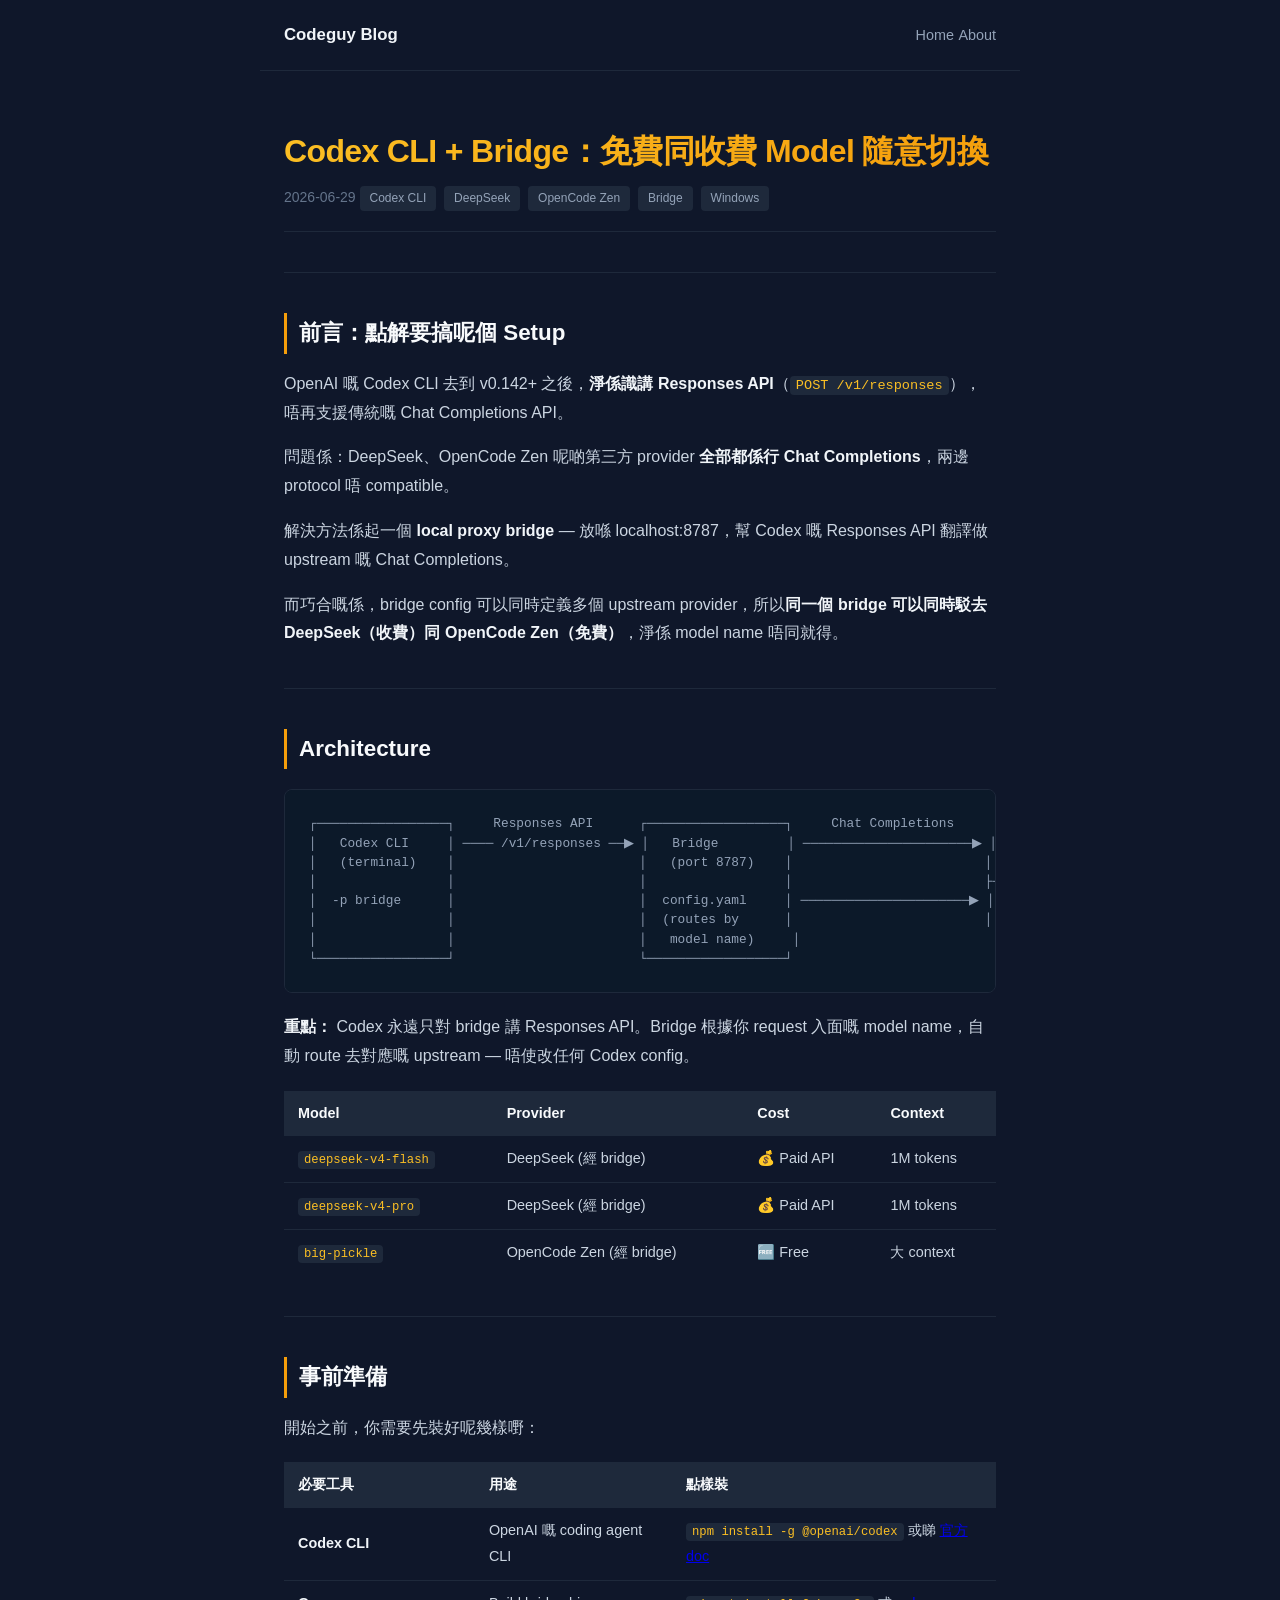
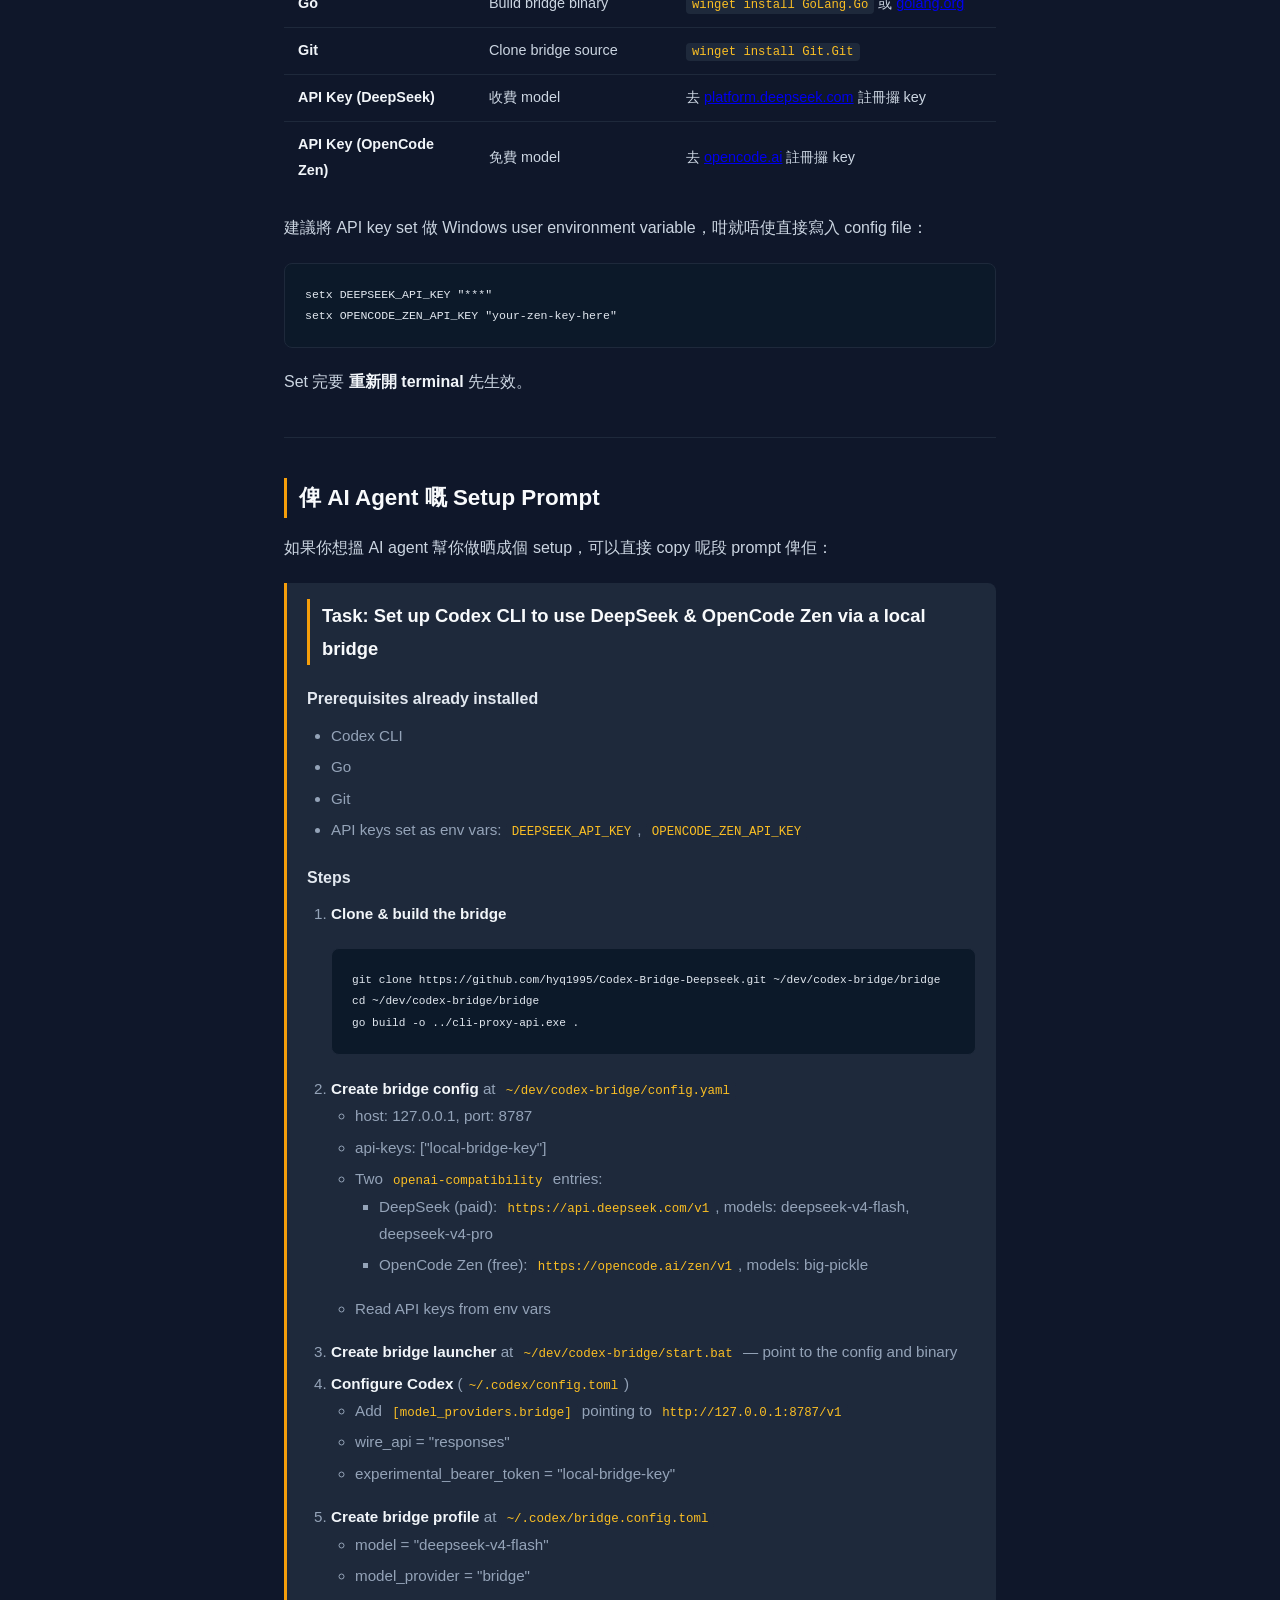
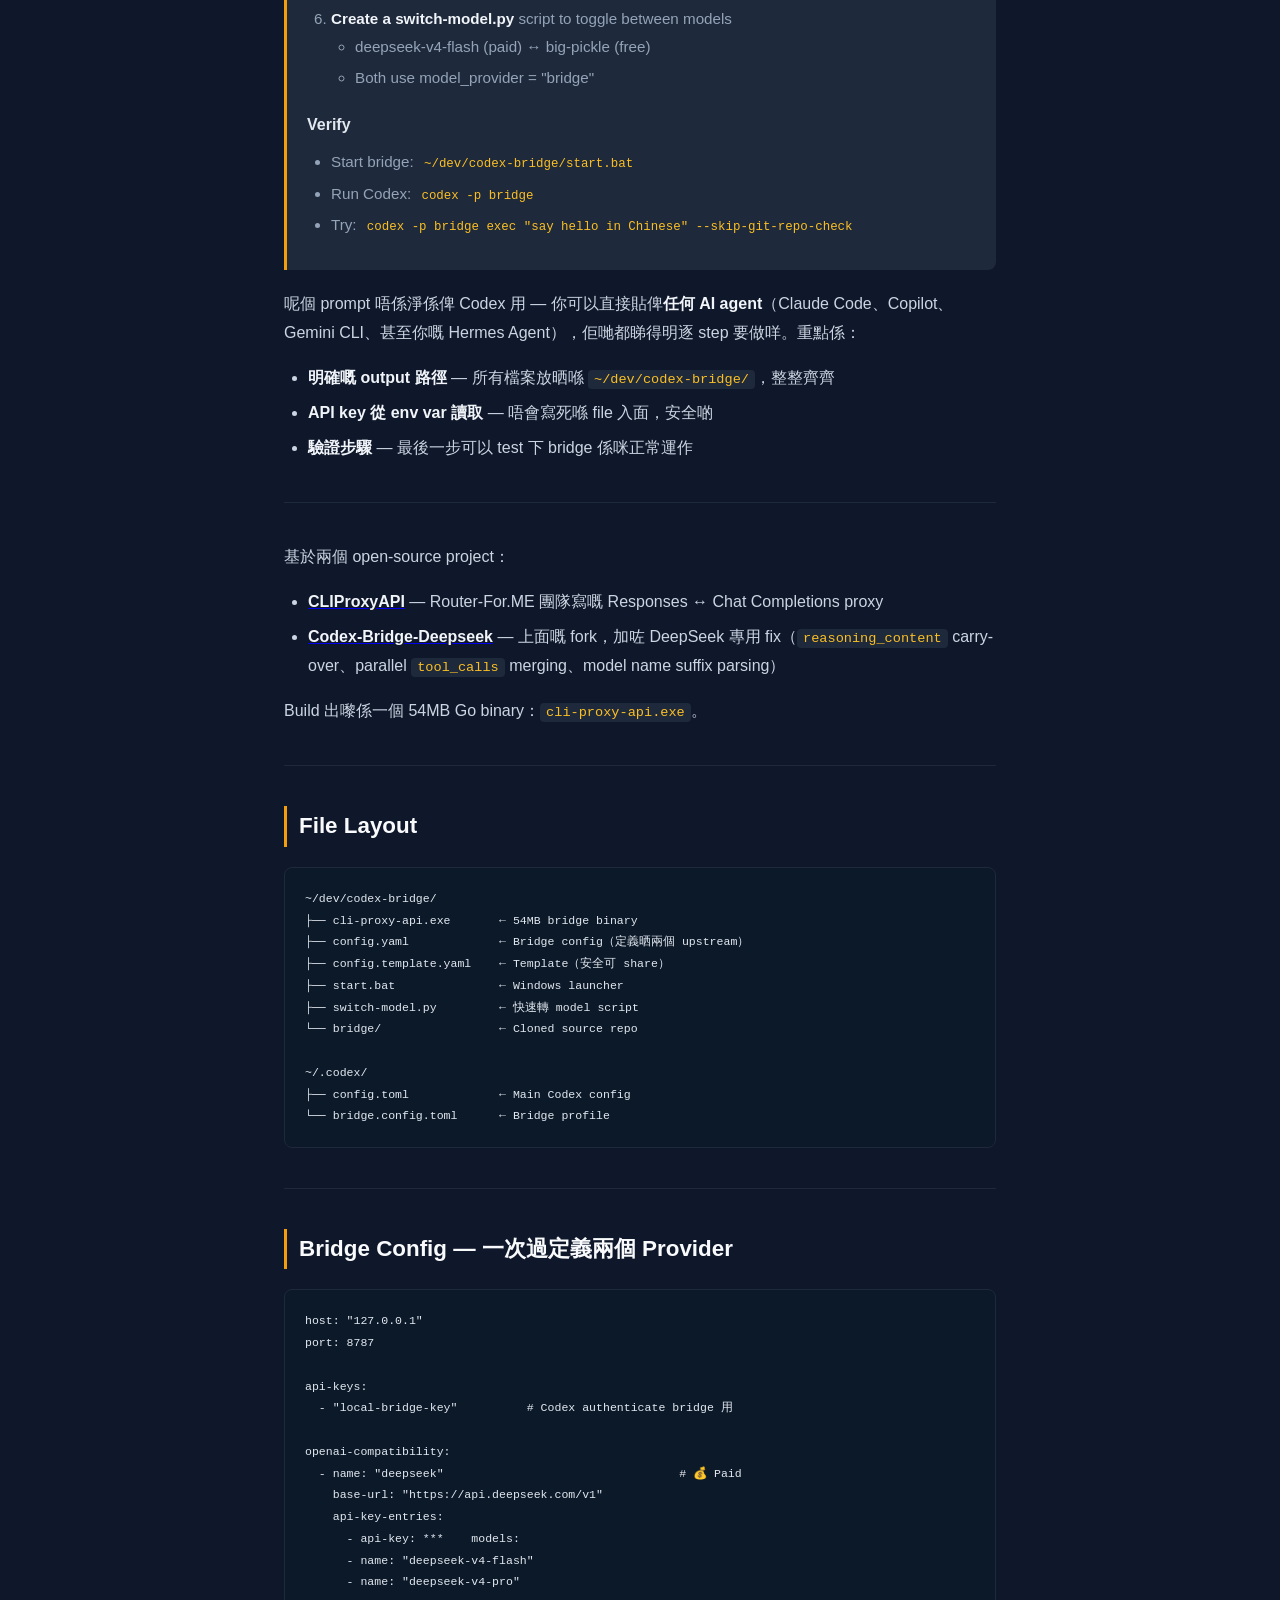
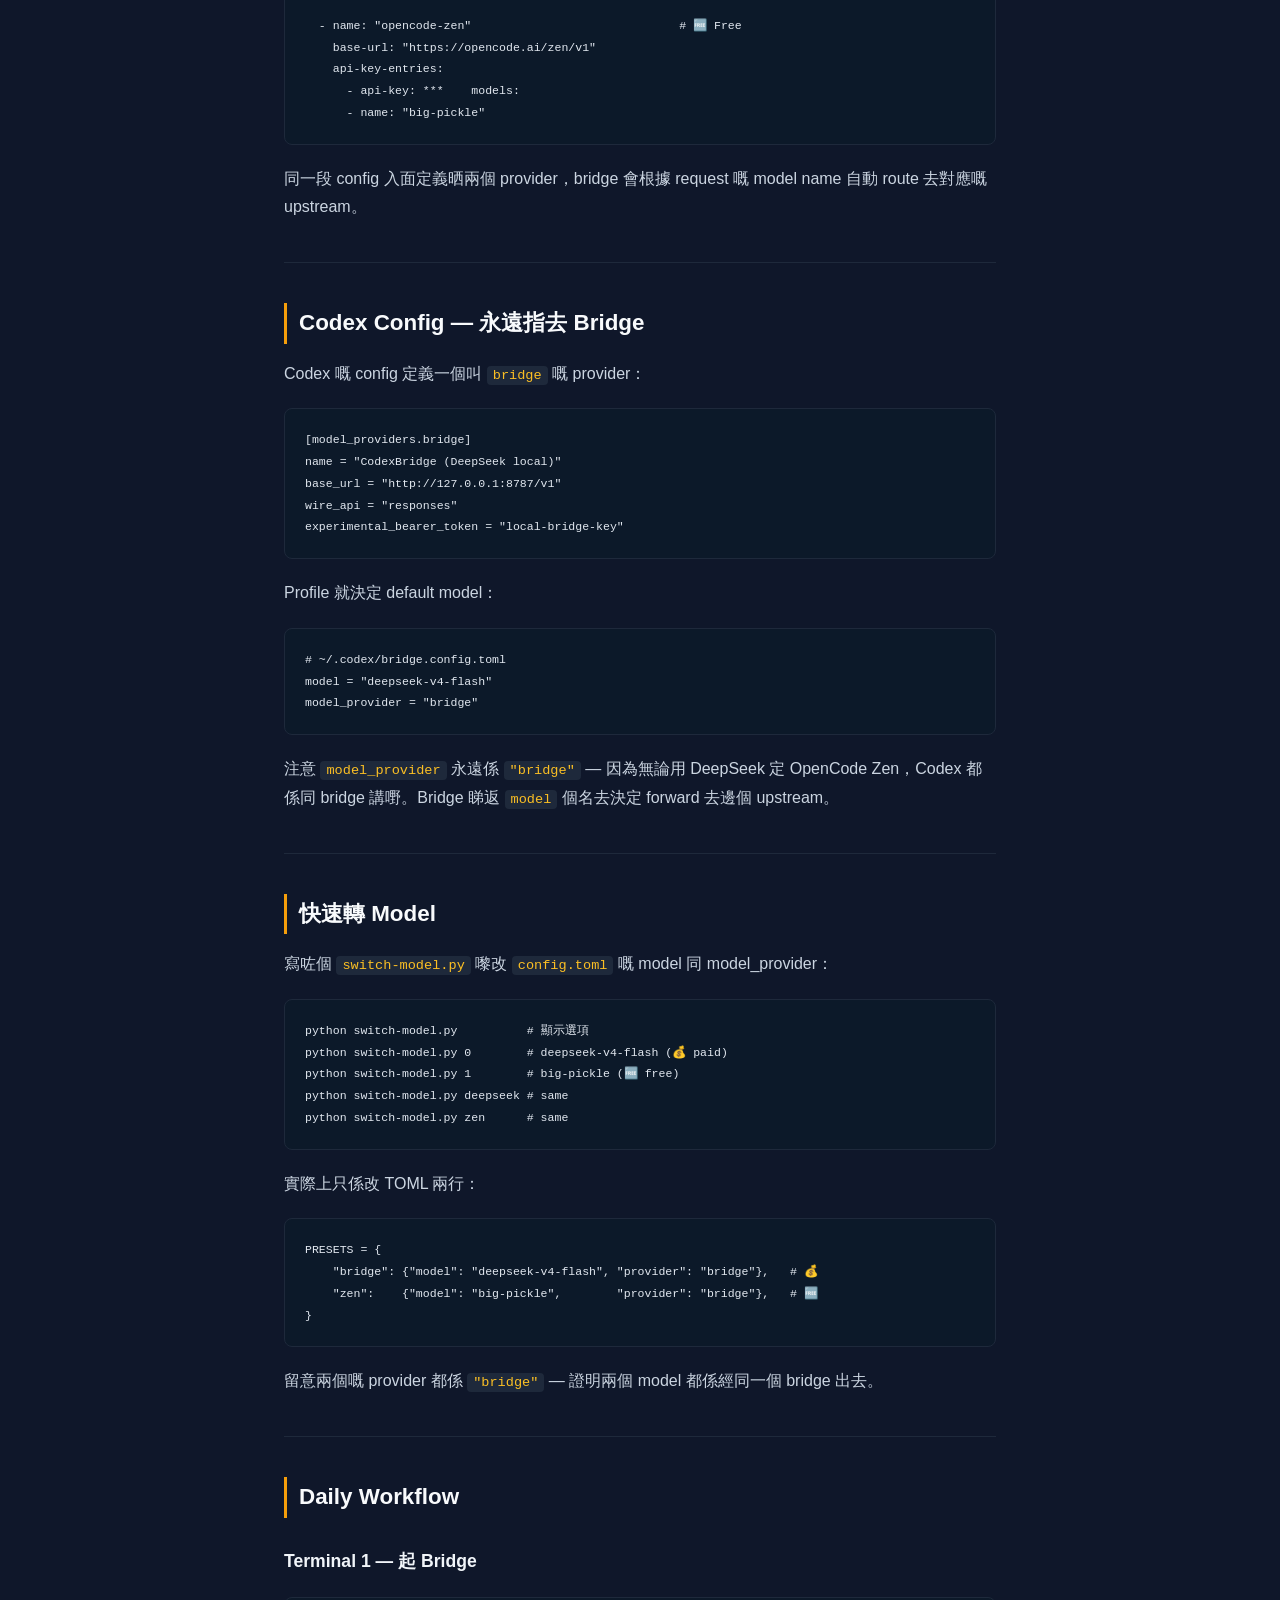
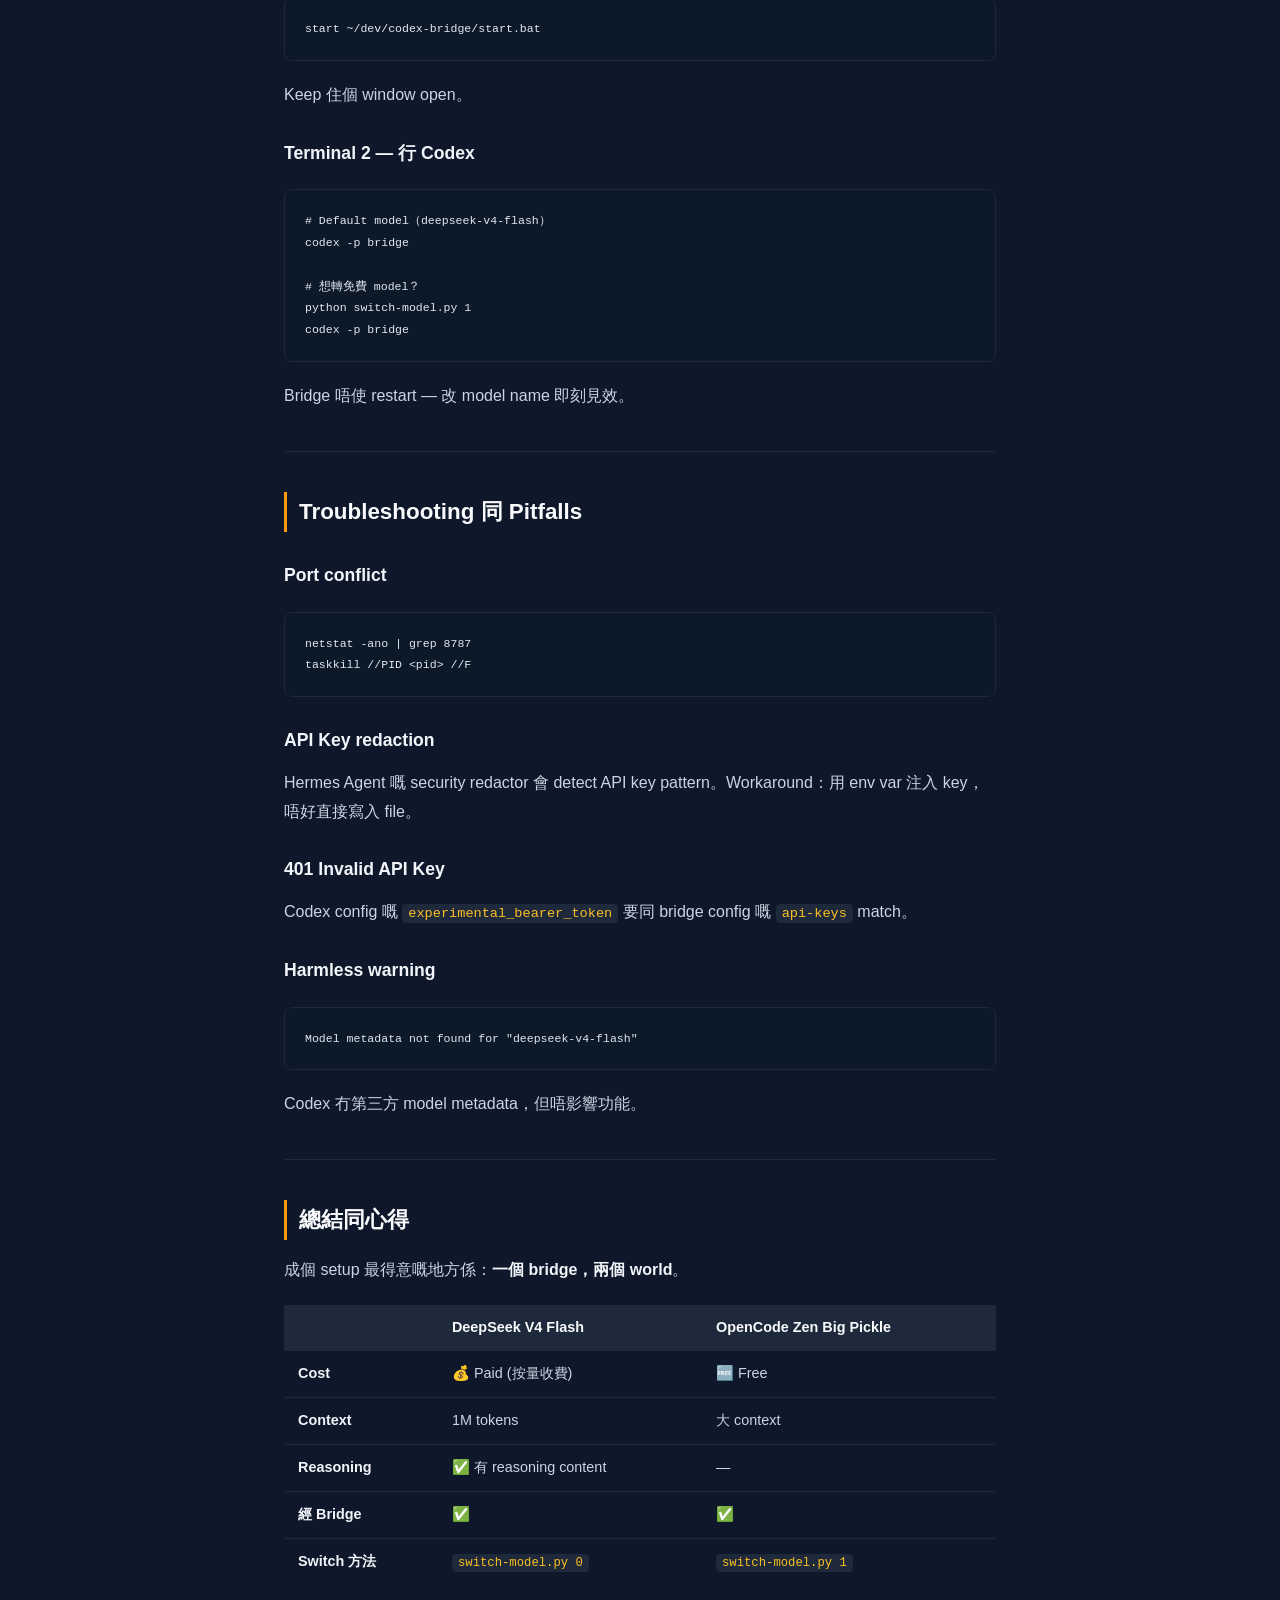
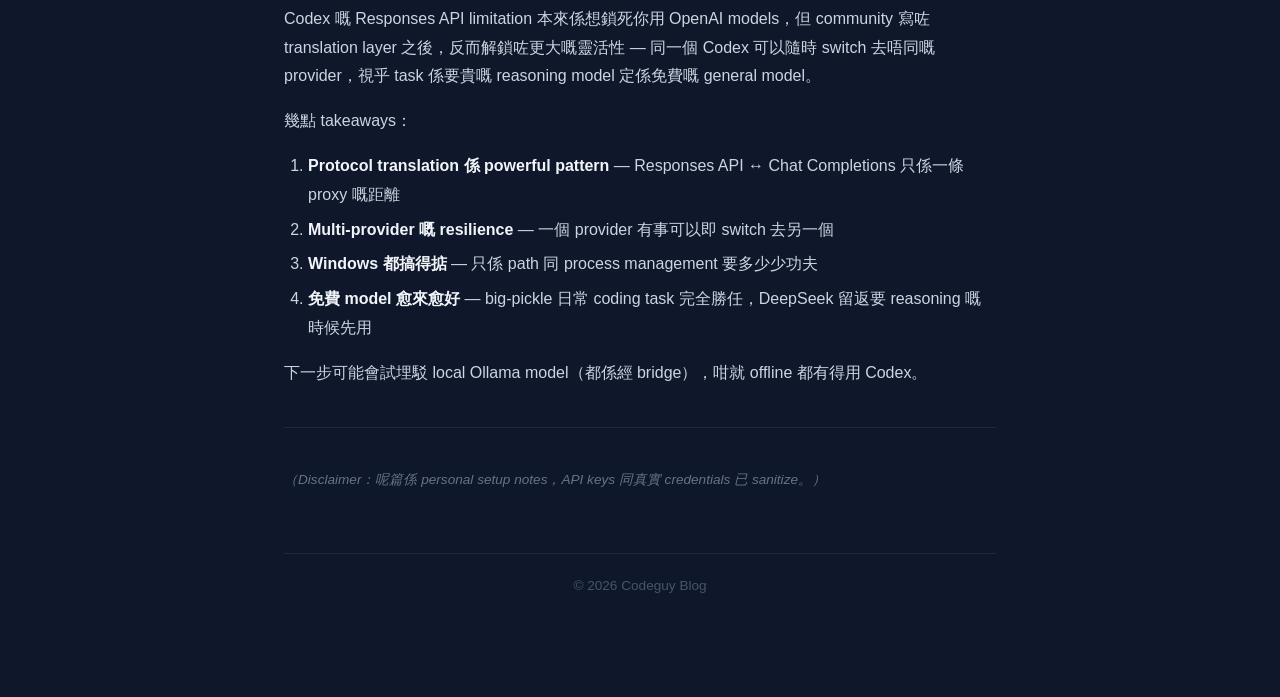
==== posts/codex-bridge-deepseek-setup/index.html @ a1b49d1c "New post: Codex CLI + Bridge - paid/free model switching" ====
<!DOCTYPE html>
<html lang="zh-HK">
<head>
  <meta charset="UTF-8">
  <meta name="viewport" content="width=device-width, initial-scale=1.0">
  <title>Codex CLI + Bridge：免費同收費 Model 隨意切換</title>
  <link rel="stylesheet" href="/assets/style.css">
  <style>
    /* Architecture diagram */
    .arch {
      background: #0c1929;
      border: 1px solid #1e293b;
      border-radius: 8px;
      padding: 24px;
      margin: 20px 0;
      font-family: "JetBrains Mono", "Fira Code", Consolas, monospace;
      font-size: 0.8rem;
      line-height: 1.5;
      color: #94a3b8;
      white-space: pre;
      overflow-x: auto;
    }

    /* Tables */
    table {
      width: 100%;
      border-collapse: collapse;
      margin: 20px 0;
      font-size: 0.9rem;
    }
    th {
      background: #1e293b;
      color: #f8fafc;
      padding: 10px 14px;
      text-align: left;
      font-weight: 600;
    }
    td {
      padding: 10px 14px;
      border-bottom: 1px solid #1e293b;
      color: #cbd5e1;
    }
    tr:last-child td { border-bottom: none; }
    tr:hover td { background: #131c31; }

    /* Setup prompt blockquote has nested content */
    blockquote h2 {
      font-size: 1.15rem;
      margin-top: 0;
    }
    blockquote h3 {
      font-size: 1rem;
      margin: 20px 0 8px;
      color: #e2e8f0;
    }
    blockquote ul, blockquote ol {
      color: #94a3b8;
    }
    blockquote li {
      margin-bottom: 4px;
    }
    blockquote code {
      font-size: 0.82em;
    }
  </style>
</head>
<body>
  <nav class="nav">
    <a href="/" class="nav-brand">Codeguy Blog</a>
    <div>
      <a href="/">Home</a>
      <a href="/about.html">About</a>
    </div>
  </nav>

  <div class="container">

    <h1>Codex CLI + Bridge：免費同收費 Model 隨意切換</h1>

    <div class="meta">
      2026-06-29
      <span class="tag">Codex CLI</span>
      <span class="tag">DeepSeek</span>
      <span class="tag">OpenCode Zen</span>
      <span class="tag">Bridge</span>
      <span class="tag">Windows</span>
    </div>

    <hr>

    <!-- 前言 -->
    <h2>前言：點解要搞呢個 Setup</h2>

    <p>OpenAI 嘅 Codex CLI 去到 v0.142+ 之後，<strong>淨係識講 Responses API</strong>（<code>POST /v1/responses</code>），唔再支援傳統嘅 Chat Completions API。</p>

    <p>問題係：DeepSeek、OpenCode Zen 呢啲第三方 provider <strong>全部都係行 Chat Completions</strong>，兩邊 protocol 唔 compatible。</p>

    <p>解決方法係起一個 <strong>local proxy bridge</strong> — 放喺 localhost:8787，幫 Codex 嘅 Responses API 翻譯做 upstream 嘅 Chat Completions。</p>

    <p>而巧合嘅係，bridge config 可以同時定義多個 upstream provider，所以<strong>同一個 bridge 可以同時駁去 DeepSeek（收費）同 OpenCode Zen（免費）</strong>，淨係 model name 唔同就得。</p>

    <hr>

    <!-- Architecture -->
    <h2>Architecture</h2>

    <div class="arch">┌─────────────────┐     Responses API      ┌──────────────────┐     Chat Completions     ┌──────────────────────┐
│   Codex CLI     │ ──── /v1/responses ──▶ │   Bridge         │ ──────────────────────▶ │  DeepSeek API (💰)  │
│   (terminal)    │                        │   (port 8787)    │                         │  api.deepseek.com   │
│                 │                        │                  │                         ├──────────────────────┤
│  -p bridge      │                        │  config.yaml     │ ──────────────────────▶ │  OpenCode Zen (🆓)  │
│                 │                        │  (routes by      │                         │  opencode.ai/zen    │
│                 │                        │   model name)     │                         └──────────────────────┘
└─────────────────┘                        └──────────────────┘</div>

    <p><strong>重點：</strong> Codex 永遠只對 bridge 講 Responses API。Bridge 根據你 request 入面嘅 model name，自動 route 去對應嘅 upstream — 唔使改任何 Codex config。</p>

    <table>
      <thead>
        <tr><th>Model</th><th>Provider</th><th>Cost</th><th>Context</th></tr>
      </thead>
      <tbody>
        <tr><td><code>deepseek-v4-flash</code></td><td>DeepSeek (經 bridge)</td><td>💰 Paid API</td><td>1M tokens</td></tr>
        <tr><td><code>deepseek-v4-pro</code></td><td>DeepSeek (經 bridge)</td><td>💰 Paid API</td><td>1M tokens</td></tr>
        <tr><td><code>big-pickle</code></td><td>OpenCode Zen (經 bridge)</td><td>🆓 Free</td><td>大 context</td></tr>
      </tbody>
    </table>

    <hr>

    <!-- 事前準備 -->
    <h2>事前準備</h2>

    <p>開始之前，你需要先裝好呢幾樣嘢：</p>

    <table>
      <thead>
        <tr><th>必要工具</th><th>用途</th><th>點樣裝</th></tr>
      </thead>
      <tbody>
        <tr><td><strong>Codex CLI</strong></td><td>OpenAI 嘅 coding agent CLI</td><td><code>npm install -g @openai/codex</code> 或睇 <a href="https://github.com/openai/codex">官方 doc</a></td></tr>
        <tr><td><strong>Go</strong></td><td>Build bridge binary</td><td><code>winget install GoLang.Go</code> 或 <a href="https://go.dev/dl/">golang.org</a></td></tr>
        <tr><td><strong>Git</strong></td><td>Clone bridge source</td><td><code>winget install Git.Git</code></td></tr>
        <tr><td><strong>API Key (DeepSeek)</strong></td><td>收費 model</td><td>去 <a href="https://platform.deepseek.com">platform.deepseek.com</a> 註冊攞 key</td></tr>
        <tr><td><strong>API Key (OpenCode Zen)</strong></td><td>免費 model</td><td>去 <a href="https://opencode.ai">opencode.ai</a> 註冊攞 key</td></tr>
      </tbody>
    </table>

    <p>建議將 API key set 做 Windows user environment variable，咁就唔使直接寫入 config file：</p>

    <pre><code>setx DEEPSEEK_API_KEY "***"
setx OPENCODE_ZEN_API_KEY "your-zen-key-here"</code></pre>

    <p>Set 完要 <strong>重新開 terminal</strong> 先生效。</p>

    <hr>

    <!-- 俾 AI Agent 嘅 Setup Prompt -->
    <h2>俾 AI Agent 嘅 Setup Prompt</h2>

    <p>如果你想搵 AI agent 幫你做晒成個 setup，可以直接 copy 呢段 prompt 俾佢：</p>

    <blockquote>
      <h2>Task: Set up Codex CLI to use DeepSeek &amp; OpenCode Zen via a local bridge</h2>

      <h3>Prerequisites already installed</h3>
      <ul>
        <li>Codex CLI</li>
        <li>Go</li>
        <li>Git</li>
        <li>API keys set as env vars: <code>DEEPSEEK_API_KEY</code>, <code>OPENCODE_ZEN_API_KEY</code></li>
      </ul>

      <h3>Steps</h3>
      <ol>
        <li><strong>Clone &amp; build the bridge</strong>
          <pre><code>git clone https://github.com/hyq1995/Codex-Bridge-Deepseek.git ~/dev/codex-bridge/bridge
cd ~/dev/codex-bridge/bridge
go build -o ../cli-proxy-api.exe .</code></pre>
        </li>
        <li><strong>Create bridge config</strong> at <code>~/dev/codex-bridge/config.yaml</code>
          <ul>
            <li>host: 127.0.0.1, port: 8787</li>
            <li>api-keys: ["local-bridge-key"]</li>
            <li>Two <code>openai-compatibility</code> entries:
              <ul>
                <li>DeepSeek (paid): <code>https://api.deepseek.com/v1</code>, models: deepseek-v4-flash, deepseek-v4-pro</li>
                <li>OpenCode Zen (free): <code>https://opencode.ai/zen/v1</code>, models: big-pickle</li>
              </ul>
            </li>
            <li>Read API keys from env vars</li>
          </ul>
        </li>
        <li><strong>Create bridge launcher</strong> at <code>~/dev/codex-bridge/start.bat</code> — point to the config and binary</li>
        <li><strong>Configure Codex</strong> (<code>~/.codex/config.toml</code>)
          <ul>
            <li>Add <code>[model_providers.bridge]</code> pointing to <code>http://127.0.0.1:8787/v1</code></li>
            <li>wire_api = "responses"</li>
            <li>experimental_bearer_token = "local-bridge-key"</li>
          </ul>
        </li>
        <li><strong>Create bridge profile</strong> at <code>~/.codex/bridge.config.toml</code>
          <ul>
            <li>model = "deepseek-v4-flash"</li>
            <li>model_provider = "bridge"</li>
          </ul>
        </li>
        <li><strong>Create a switch-model.py</strong> script to toggle between models
          <ul>
            <li>deepseek-v4-flash (paid) ↔ big-pickle (free)</li>
            <li>Both use model_provider = "bridge"</li>
          </ul>
        </li>
      </ol>

      <h3>Verify</h3>
      <ul>
        <li>Start bridge: <code>~/dev/codex-bridge/start.bat</code></li>
        <li>Run Codex: <code>codex -p bridge</code></li>
        <li>Try: <code>codex -p bridge exec "say hello in Chinese" --skip-git-repo-check</code></li>
      </ul>
    </blockquote>

    <p>呢個 prompt 唔係淨係俾 Codex 用 — 你可以直接貼俾<strong>任何 AI agent</strong>（Claude Code、Copilot、Gemini CLI、甚至你嘅 Hermes Agent），佢哋都睇得明逐 step 要做咩。重點係：</p>

    <ul>
      <li><strong>明確嘅 output 路徑</strong> — 所有檔案放晒喺 <code>~/dev/codex-bridge/</code>，整整齊齊</li>
      <li><strong>API key 從 env var 讀取</strong> — 唔會寫死喺 file 入面，安全啲</li>
      <li><strong>驗證步驟</strong> — 最後一步可以 test 下 bridge 係咪正常運作</li>
    </ul>

    <hr>

    <!-- 個 Bridge 係咩 -->
    <p>基於兩個 open-source project：</p>

    <ul>
      <li><a href="https://github.com/router-for-me/CLIProxyAPI"><strong>CLIProxyAPI</strong></a> — Router-For.ME 團隊寫嘅 Responses ↔ Chat Completions proxy</li>
      <li><a href="https://github.com/hyq1995/Codex-Bridge-Deepseek"><strong>Codex-Bridge-Deepseek</strong></a> — 上面嘅 fork，加咗 DeepSeek 專用 fix（<code>reasoning_content</code> carry-over、parallel <code>tool_calls</code> merging、model name suffix parsing）</li>
    </ul>

    <p>Build 出嚟係一個 54MB Go binary：<code>cli-proxy-api.exe</code>。</p>

    <hr>

    <!-- File Layout -->
    <h2>File Layout</h2>

    <pre><code>~/dev/codex-bridge/
├── cli-proxy-api.exe       ← 54MB bridge binary
├── config.yaml             ← Bridge config（定義晒兩個 upstream）
├── config.template.yaml    ← Template（安全可 share）
├── start.bat               ← Windows launcher
├── switch-model.py         ← 快速轉 model script
└── bridge/                 ← Cloned source repo

~/.codex/
├── config.toml             ← Main Codex config
└── bridge.config.toml      ← Bridge profile</code></pre>

    <hr>

    <!-- Bridge Config -->
    <h2>Bridge Config — 一次過定義兩個 Provider</h2>

    <pre><code>host: "127.0.0.1"
port: 8787

api-keys:
  - "local-bridge-key"          # Codex authenticate bridge 用

openai-compatibility:
  - name: "deepseek"                                  # 💰 Paid
    base-url: "https://api.deepseek.com/v1"
    api-key-entries:
      - api-key: ***    models:
      - name: "deepseek-v4-flash"
      - name: "deepseek-v4-pro"

  - name: "opencode-zen"                              # 🆓 Free
    base-url: "https://opencode.ai/zen/v1"
    api-key-entries:
      - api-key: ***    models:
      - name: "big-pickle"</code></pre>

    <p>同一段 config 入面定義晒兩個 provider，bridge 會根據 request 嘅 model name 自動 route 去對應嘅 upstream。</p>

    <hr>

    <!-- Codex Config -->
    <h2>Codex Config — 永遠指去 Bridge</h2>

    <p>Codex 嘅 config 定義一個叫 <code>bridge</code> 嘅 provider：</p>

    <pre><code>[model_providers.bridge]
name = "CodexBridge (DeepSeek local)"
base_url = "http://127.0.0.1:8787/v1"
wire_api = "responses"
experimental_bearer_token = "local-bridge-key"</code></pre>

    <p>Profile 就決定 default model：</p>

    <pre><code># ~/.codex/bridge.config.toml
model = "deepseek-v4-flash"
model_provider = "bridge"</code></pre>

    <p>注意 <code>model_provider</code> 永遠係 <code>"bridge"</code> — 因為無論用 DeepSeek 定 OpenCode Zen，Codex 都係同 bridge 講嘢。Bridge 睇返 <code>model</code> 個名去決定 forward 去邊個 upstream。</p>

    <hr>

    <!-- 快速轉 Model -->
    <h2>快速轉 Model</h2>

    <p>寫咗個 <code>switch-model.py</code> 嚟改 <code>config.toml</code> 嘅 model 同 model_provider：</p>

    <pre><code>python switch-model.py          # 顯示選項
python switch-model.py 0        # deepseek-v4-flash (💰 paid)
python switch-model.py 1        # big-pickle (🆓 free)
python switch-model.py deepseek # same
python switch-model.py zen      # same</code></pre>

    <p>實際上只係改 TOML 兩行：</p>

    <pre><code>PRESETS = {
    "bridge": {"model": "deepseek-v4-flash", "provider": "bridge"},   # 💰
    "zen":    {"model": "big-pickle",        "provider": "bridge"},   # 🆓
}</code></pre>

    <p>留意兩個嘅 provider 都係 <code>"bridge"</code> — 證明兩個 model 都係經同一個 bridge 出去。</p>

    <hr>

    <!-- Daily Workflow -->
    <h2>Daily Workflow</h2>

    <h3>Terminal 1 — 起 Bridge</h3>
    <pre><code>start ~/dev/codex-bridge/start.bat</code></pre>
    <p>Keep 住個 window open。</p>

    <h3>Terminal 2 — 行 Codex</h3>
    <pre><code># Default model（deepseek-v4-flash）
codex -p bridge

# 想轉免費 model？
python switch-model.py 1
codex -p bridge</code></pre>

    <p>Bridge 唔使 restart — 改 model name 即刻見效。</p>

    <hr>

    <!-- Troubleshooting -->
    <h2>Troubleshooting 同 Pitfalls</h2>

    <h3>Port conflict</h3>
    <pre><code>netstat -ano | grep 8787
taskkill //PID &lt;pid&gt; //F</code></pre>

    <h3>API Key redaction</h3>
    <p>Hermes Agent 嘅 security redactor 會 detect API key pattern。Workaround：用 env var 注入 key，唔好直接寫入 file。</p>

    <h3>401 Invalid API Key</h3>
    <p>Codex config 嘅 <code>experimental_bearer_token</code> 要同 bridge config 嘅 <code>api-keys</code> match。</p>

    <h3>Harmless warning</h3>
    <pre><code>Model metadata not found for "deepseek-v4-flash"</code></pre>
    <p>Codex 冇第三方 model metadata，但唔影響功能。</p>

    <hr>

    <!-- 總結 -->
    <h2>總結同心得</h2>

    <p>成個 setup 最得意嘅地方係：<strong>一個 bridge，兩個 world</strong>。</p>

    <table>
      <thead>
        <tr><th></th><th>DeepSeek V4 Flash</th><th>OpenCode Zen Big Pickle</th></tr>
      </thead>
      <tbody>
        <tr><td><strong>Cost</strong></td><td>💰 Paid (按量收費)</td><td>🆓 Free</td></tr>
        <tr><td><strong>Context</strong></td><td>1M tokens</td><td>大 context</td></tr>
        <tr><td><strong>Reasoning</strong></td><td>✅ 有 reasoning content</td><td>—</td></tr>
        <tr><td><strong>經 Bridge</strong></td><td>✅</td><td>✅</td></tr>
        <tr><td><strong>Switch 方法</strong></td><td><code>switch-model.py 0</code></td><td><code>switch-model.py 1</code></td></tr>
      </tbody>
    </table>

    <p>Codex 嘅 Responses API limitation 本來係想鎖死你用 OpenAI models，但 community 寫咗 translation layer 之後，反而解鎖咗更大嘅靈活性 — 同一個 Codex 可以隨時 switch 去唔同嘅 provider，視乎 task 係要貴嘅 reasoning model 定係免費嘅 general model。</p>

    <p>幾點 takeaways：</p>

    <ol>
      <li><strong>Protocol translation 係 powerful pattern</strong> — Responses API ↔ Chat Completions 只係一條 proxy 嘅距離</li>
      <li><strong>Multi-provider 嘅 resilience</strong> — 一個 provider 有事可以即 switch 去另一個</li>
      <li><strong>Windows 都搞得掂</strong> — 只係 path 同 process management 要多少少功夫</li>
      <li><strong>免費 model 愈來愈好</strong> — big-pickle 日常 coding task 完全勝任，DeepSeek 留返要 reasoning 嘅時候先用</li>
    </ol>

    <p>下一步可能會試埋駁 local Ollama model（都係經 bridge），咁就 offline 都有得用 Codex。</p>

    <hr>

    <p style="color: #64748b; font-size: 0.85rem; font-style: italic;">（Disclaimer：呢篇係 personal setup notes，API keys 同真實 credentials 已 sanitize。）</p>

    <div class="footer">
      &copy; 2026 Codeguy Blog
    </div>
  </div>
</body>
</html>
---- assets/style.css ----
/* ===================================
   Andy's Blog — Shared Dark Theme
   =================================== */

*, *::before, *::after { box-sizing: border-box; margin: 0; padding: 0; }

body {
  font-family: -apple-system, BlinkMacSystemFont, "Segoe UI", Roboto,
    "Noto Sans TC", "PingFang HK", "Microsoft JhengHei", sans-serif;
  background: #0f172a;
  color: #e2e8f0;
  line-height: 1.8;
}

.container {
  max-width: 760px;
  margin: 0 auto;
  padding: 60px 24px 100px;
}

/* ---- Nav ---- */
.nav {
  display: flex;
  justify-content: space-between;
  align-items: center;
  padding: 20px 24px;
  max-width: 760px;
  margin: 0 auto;
  border-bottom: 1px solid #1e293b;
}

.nav a {
  color: #94a3b8;
  text-decoration: none;
  font-size: 0.9rem;
  transition: color .2s;
}

.nav a:hover { color: #fbbf24; }

.nav-brand {
  font-weight: 700;
  color: #f1f5f9 !important;
  font-size: 1.05rem !important;
}

/* ---- Typography ---- */
h1 {
  font-size: 2rem;
  font-weight: 700;
  letter-spacing: -0.02em;
  line-height: 1.3;
  margin-bottom: 12px;
  background: linear-gradient(135deg, #fbbf24, #f59e0b);
  -webkit-background-clip: text;
  -webkit-text-fill-color: transparent;
  background-clip: text;
}

h2 {
  font-size: 1.4rem;
  font-weight: 600;
  margin: 40px 0 16px;
  color: #f8fafc;
  padding-left: 12px;
  border-left: 3px solid #f59e0b;
}

h3 {
  font-size: 1.1rem;
  font-weight: 600;
  margin: 28px 0 12px;
  color: #f1f5f9;
}

p { margin: 0 0 16px; color: #cbd5e1; }
strong { color: #f1f5f9; }

code {
  background: #1e293b;
  color: #fbbf24;
  padding: 2px 6px;
  border-radius: 4px;
  font-family: "JetBrains Mono", "Fira Code", Consolas, monospace;
  font-size: 0.85em;
}

pre {
  background: #0c1929;
  border: 1px solid #1e293b;
  border-radius: 8px;
  padding: 20px;
  overflow-x: auto;
  margin: 20px 0;
  font-size: 0.85rem;
  line-height: 1.6;
}

pre code {
  background: none;
  padding: 0;
  color: #e2e8f0;
}

hr {
  border: none;
  border-top: 1px solid #1e293b;
  margin: 40px 0;
}

blockquote {
  background: #1e293b;
  border-left: 3px solid #f59e0b;
  padding: 16px 20px;
  margin: 20px 0;
  border-radius: 0 8px 8px 0;
  color: #94a3b8;
  font-size: 0.95rem;
}

ul, ol { margin: 0 0 16px 24px; color: #cbd5e1; }
li { margin-bottom: 6px; }

/* ---- Meta / tags ---- */
.meta {
  color: #64748b;
  font-size: 0.875rem;
  margin-bottom: 40px;
  padding-bottom: 20px;
  border-bottom: 1px solid #1e293b;
}

.tag {
  display: inline-block;
  background: #1e293b;
  color: #94a3b8;
  padding: 2px 10px;
  border-radius: 4px;
  font-size: 0.75rem;
  margin-right: 4px;
}

/* ---- Post listing (index) ---- */
.post-list { list-style: none; margin: 0; }

.post-item {
  padding: 24px 0;
  border-bottom: 1px solid #1e293b;
}

.post-item:last-child { border-bottom: none; }

.post-item a {
  color: #f1f5f9;
  text-decoration: none;
  font-size: 1.15rem;
  font-weight: 600;
  transition: color .2s;
}

.post-item a:hover { color: #fbbf24; }

.post-item .excerpt {
  color: #64748b;
  font-size: 0.9rem;
  margin-top: 6px;
}

.post-item .date {
  color: #475569;
  font-size: 0.8rem;
}

/* ---- Footer ---- */
.footer {
  margin-top: 60px;
  padding-top: 20px;
  border-top: 1px solid #1e293b;
  text-align: center;
  color: #475569;
  font-size: 0.85rem;
}

.footer a { color: #64748b; text-decoration: none; }
.footer a:hover { color: #fbbf24; }

/* ---- Responsive ---- */
@media (max-width: 600px) {
  .container { padding: 32px 16px 60px; }
  h1 { font-size: 1.5rem; }
  h2 { font-size: 1.15rem; }
}
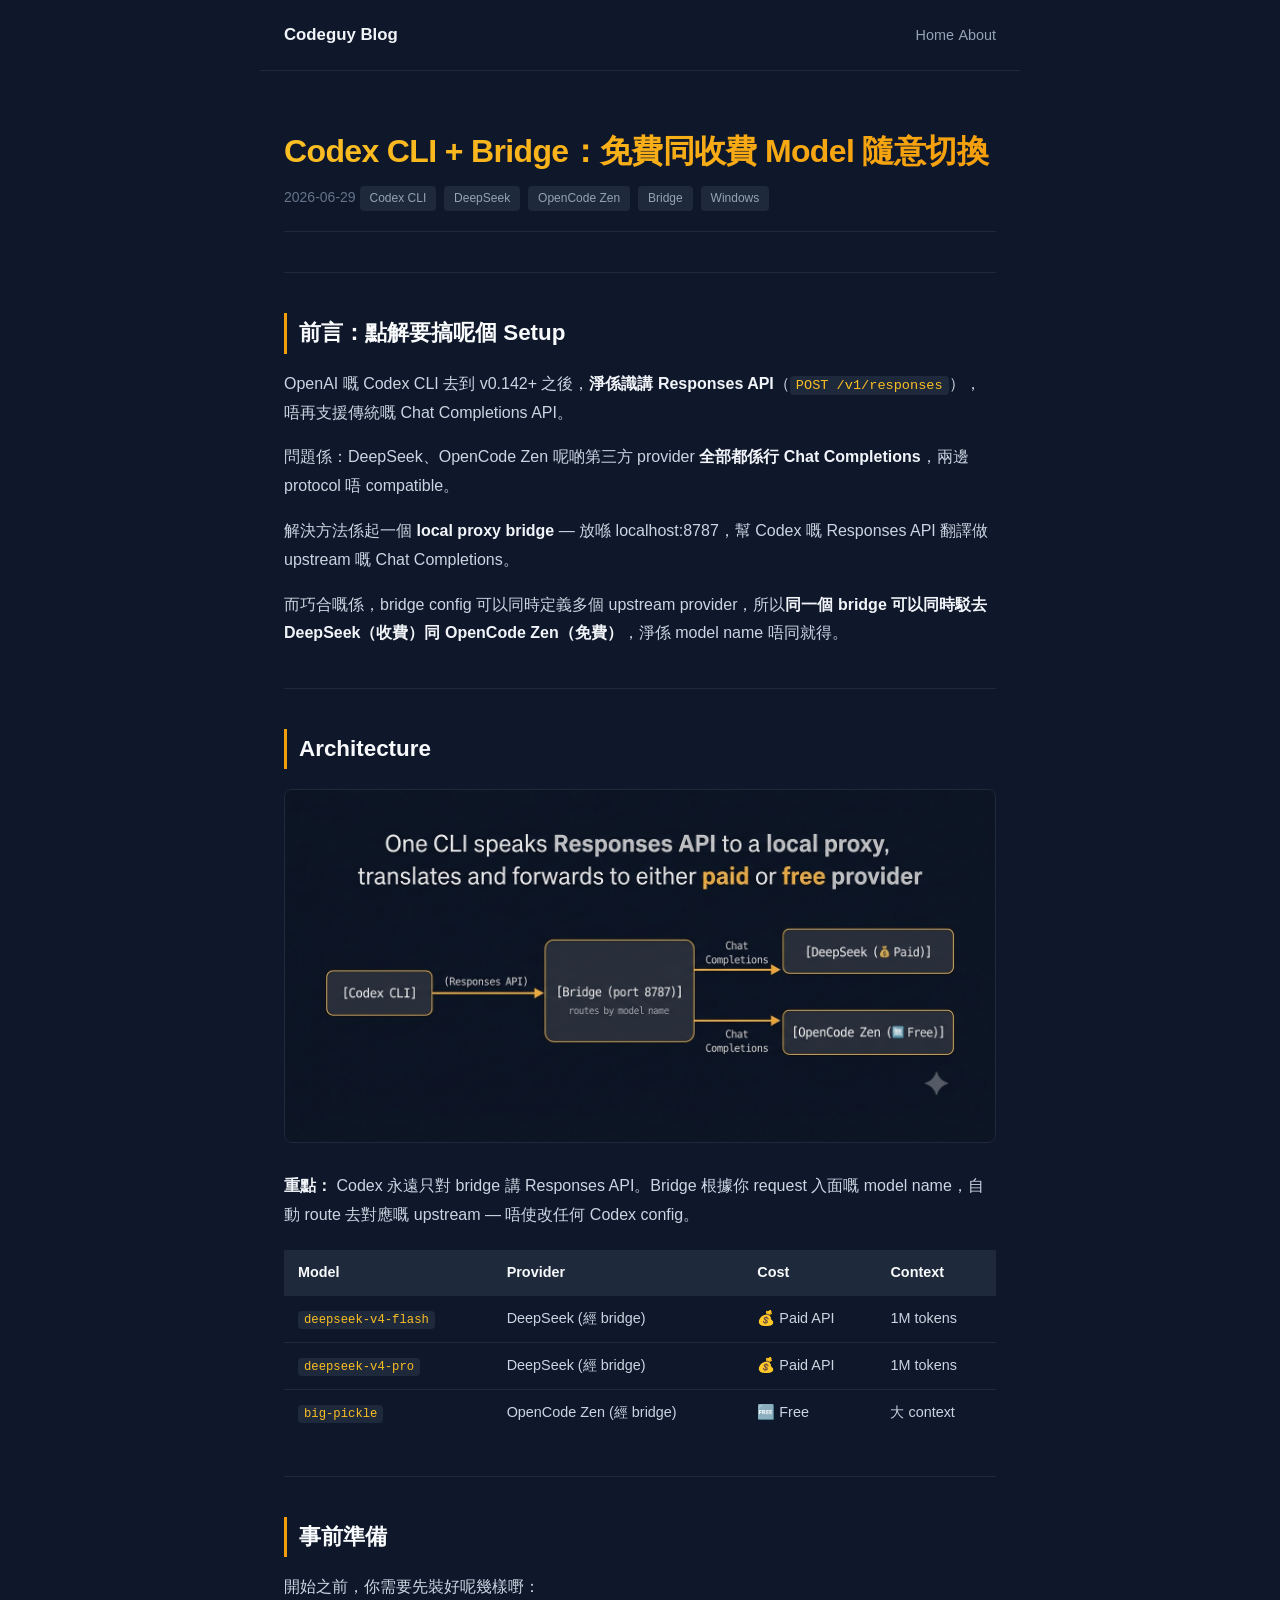
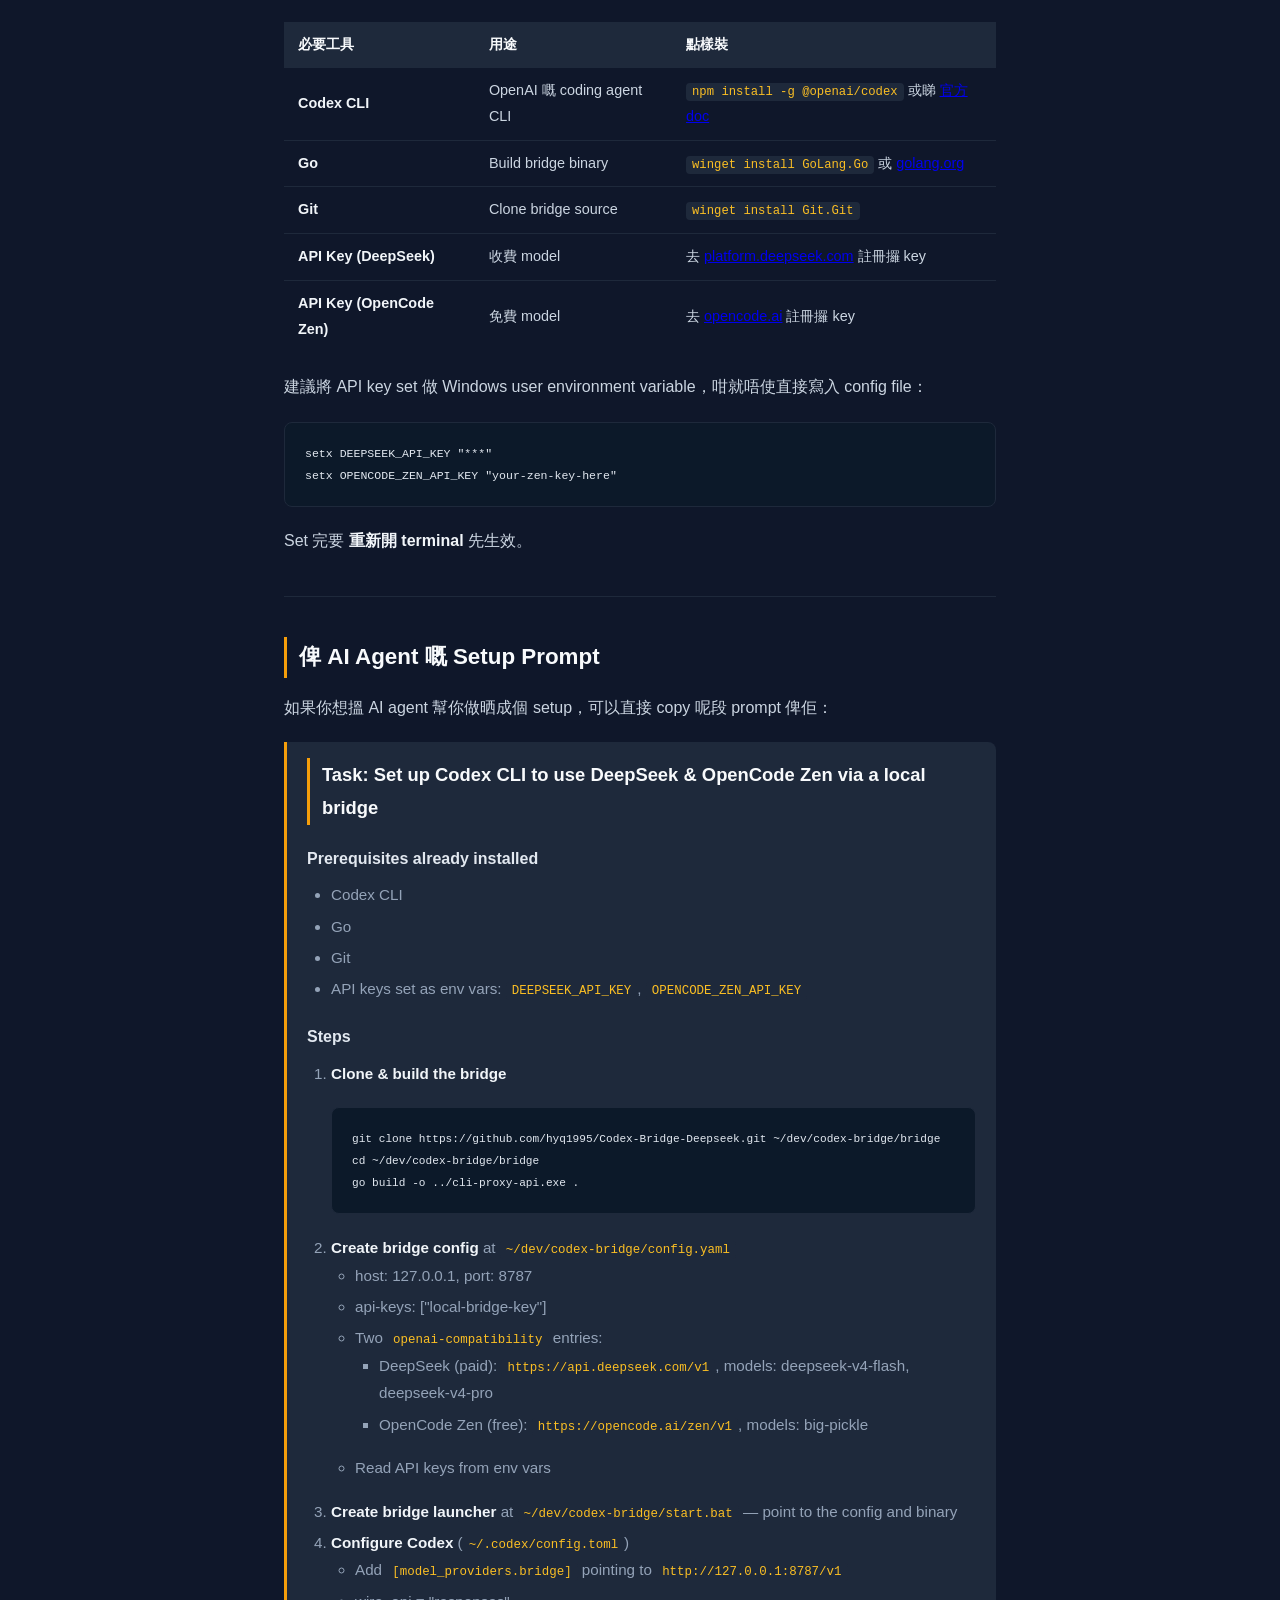
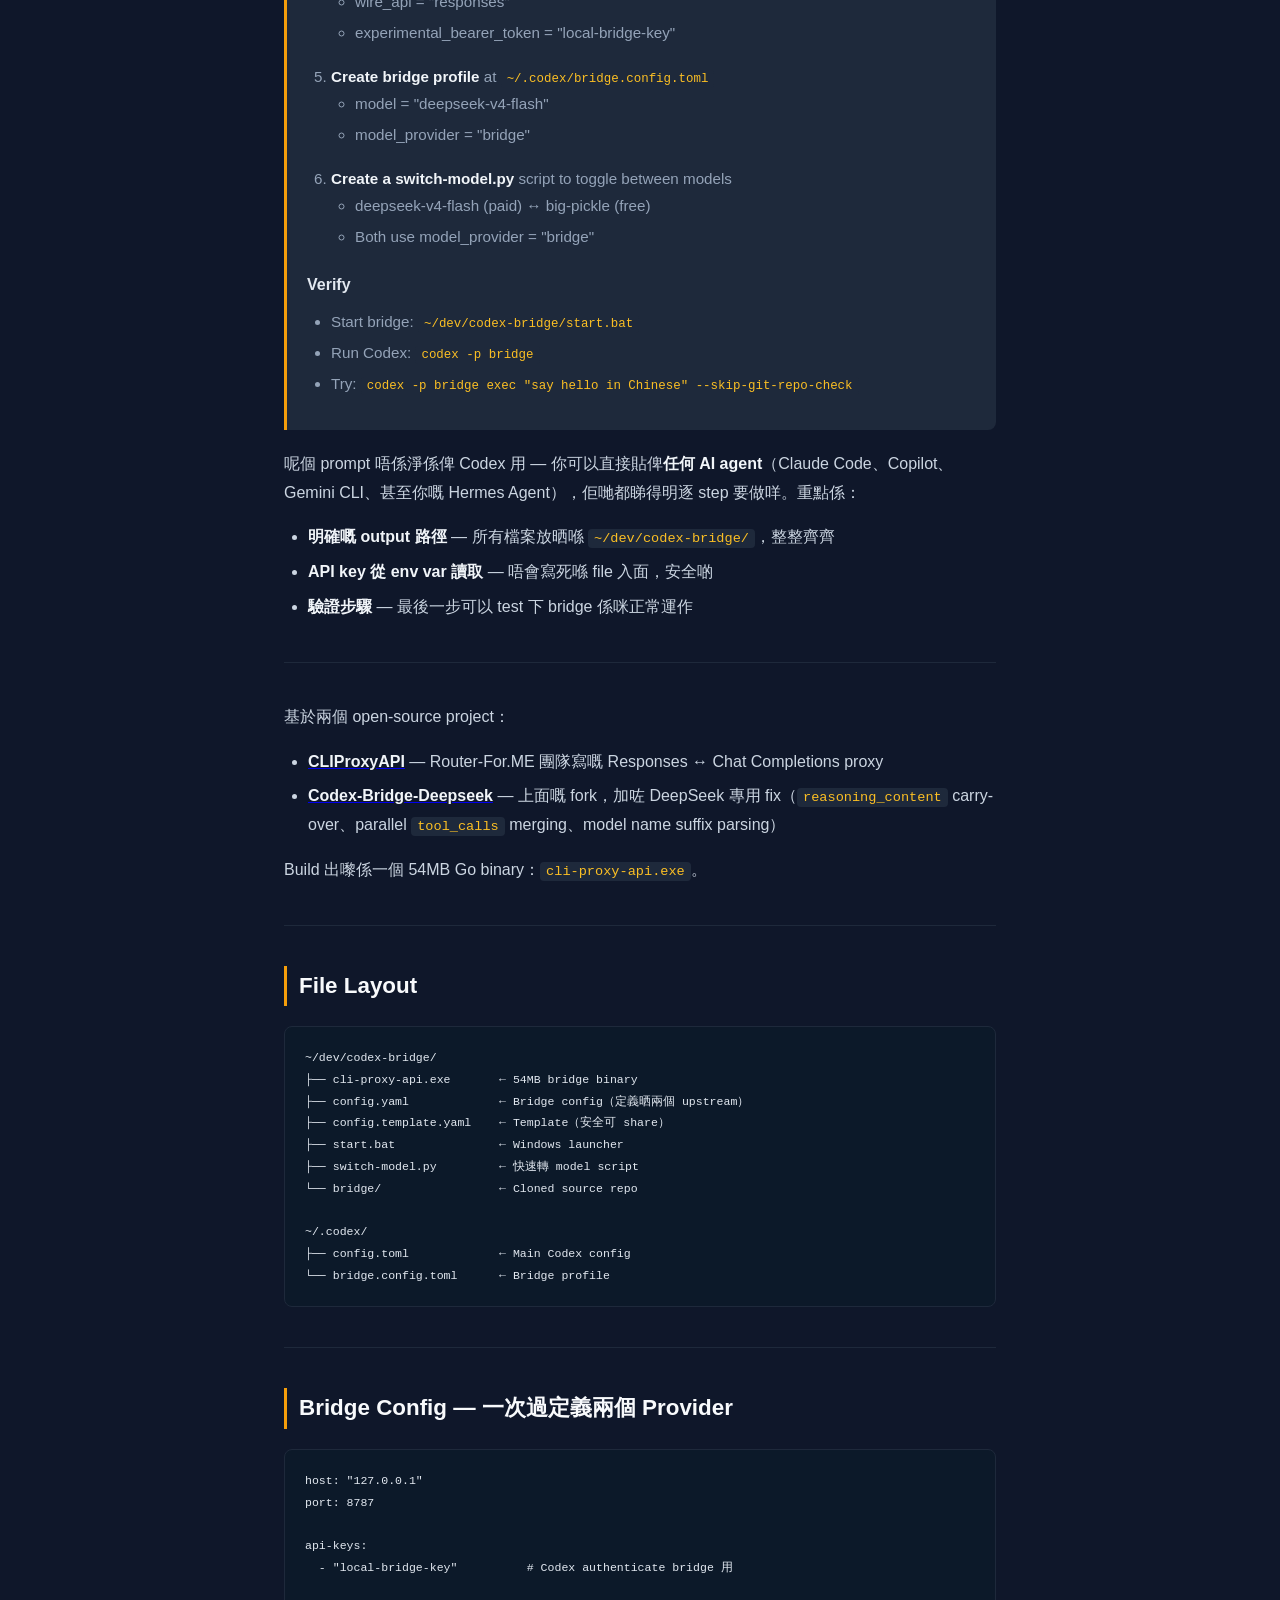
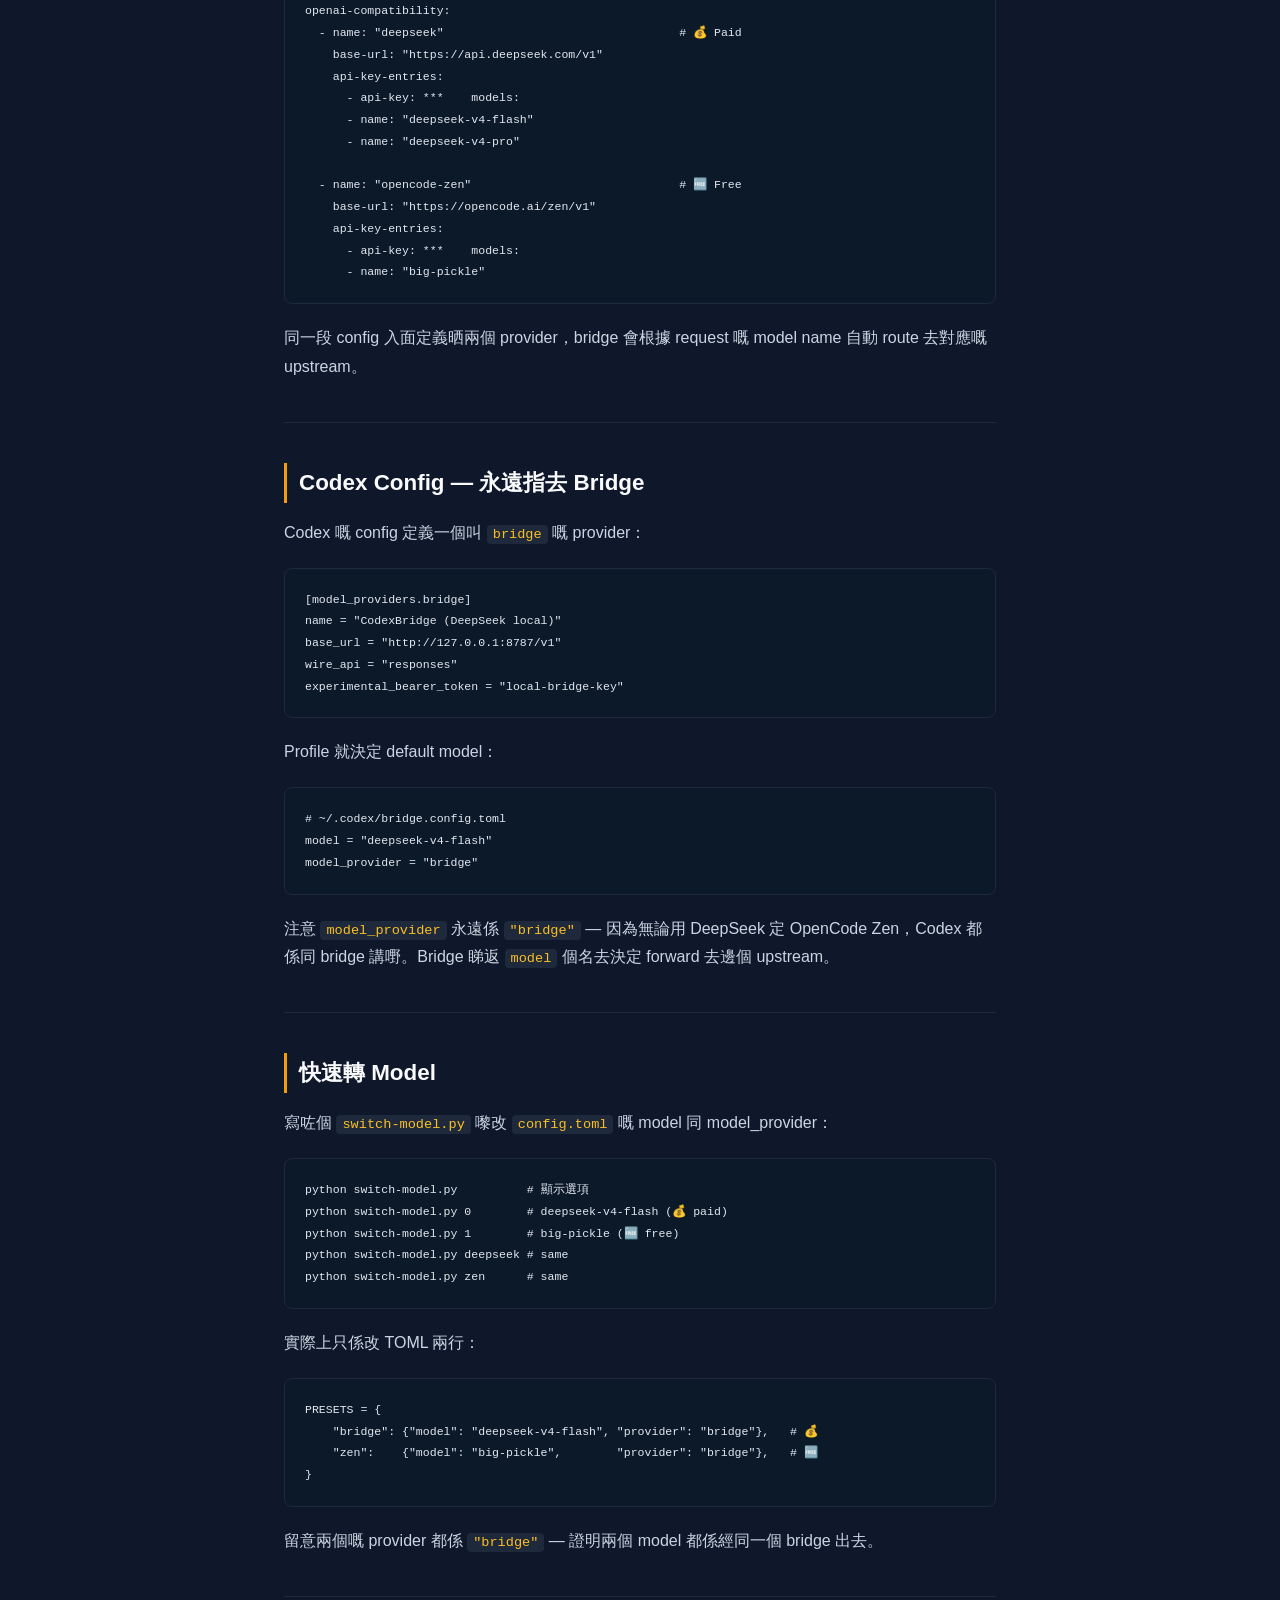
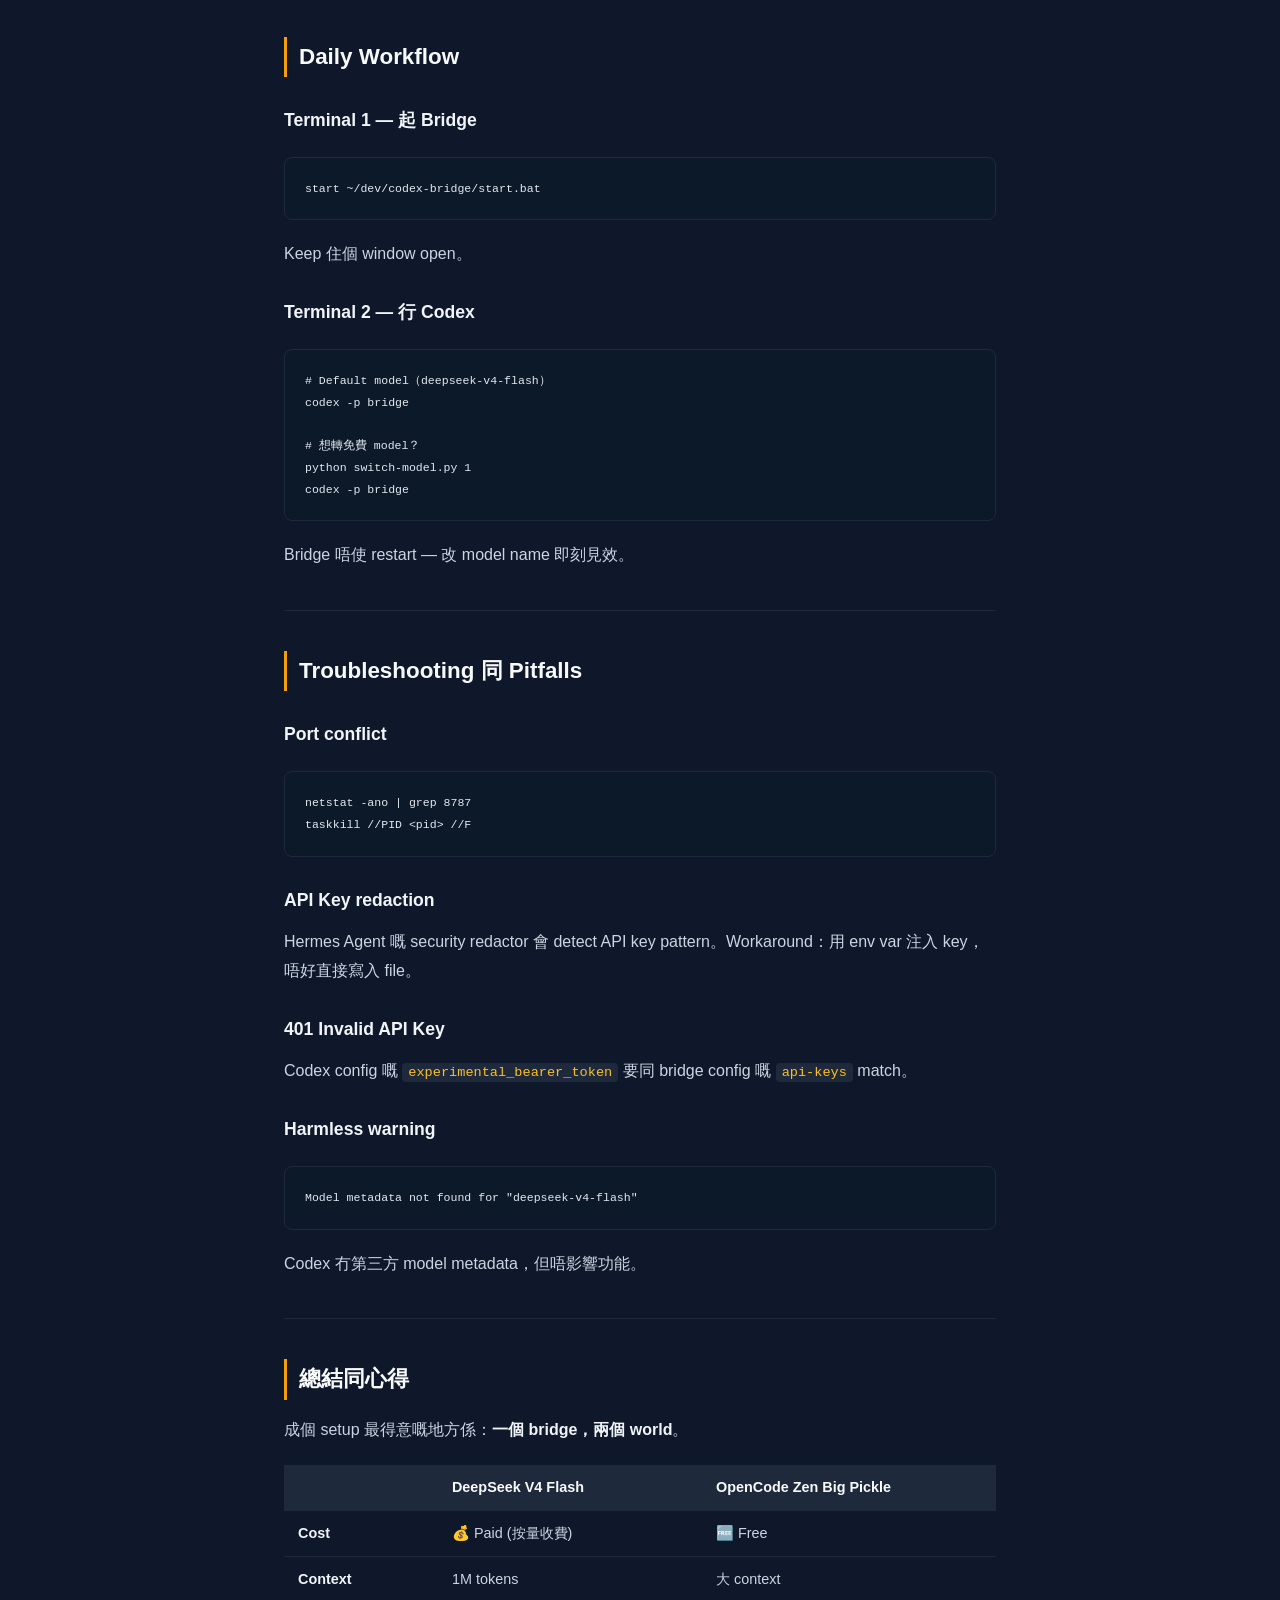
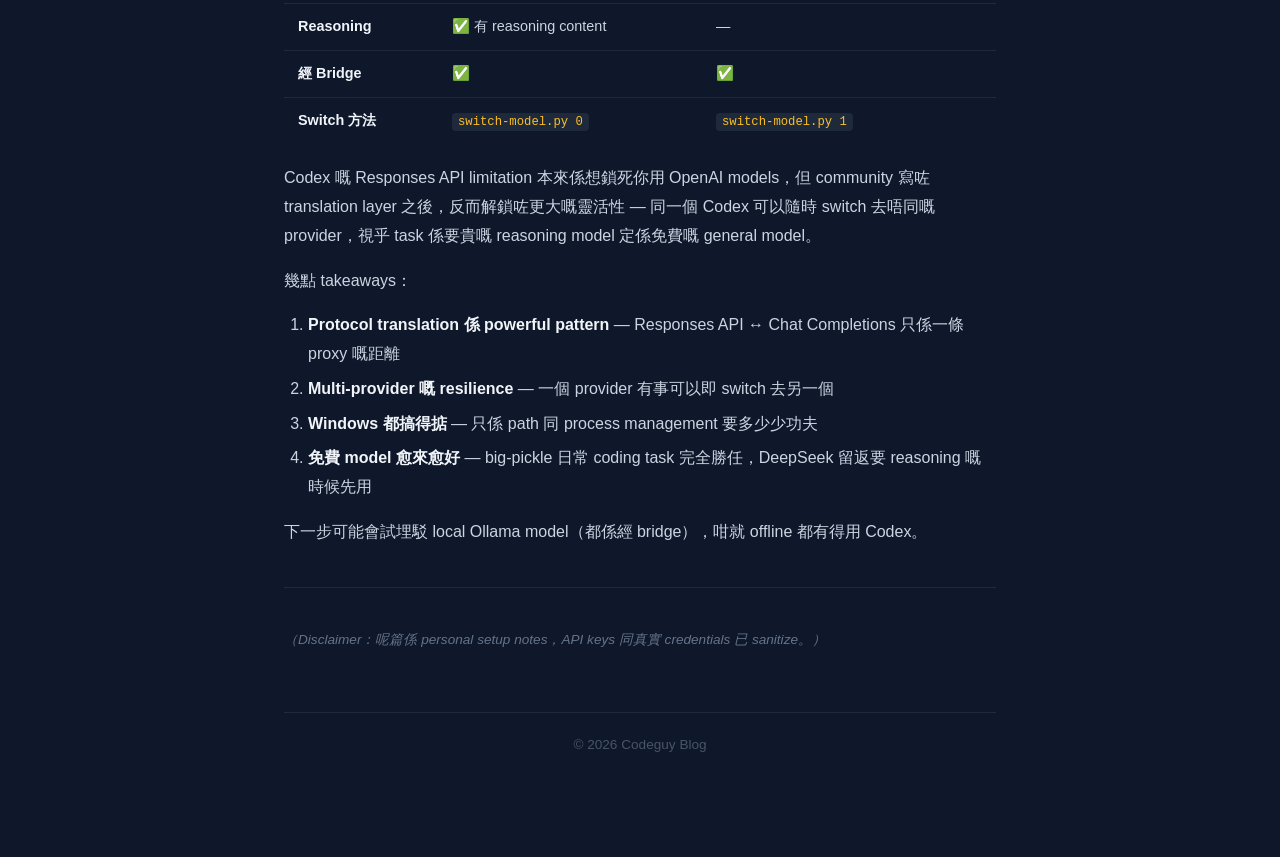
==== commit bd9c2c1f: "Add architecture flowchart image, replace ASCII diagram" ====
--- a/posts/codex-bridge-deepseek-setup/index.html
+++ b/posts/codex-bridge-deepseek-setup/index.html
@@ -104,14 +104,9 @@
     <!-- Architecture -->
     <h2>Architecture</h2>
 
-    <div class="arch">┌─────────────────┐     Responses API      ┌──────────────────┐     Chat Completions     ┌──────────────────────┐
-│   Codex CLI     │ ──── /v1/responses ──▶ │   Bridge         │ ──────────────────────▶ │  DeepSeek API (💰)  │
-│   (terminal)    │                        │   (port 8787)    │                         │  api.deepseek.com   │
-│                 │                        │                  │                         ├──────────────────────┤
-│  -p bridge      │                        │  config.yaml     │ ──────────────────────▶ │  OpenCode Zen (🆓)  │
-│                 │                        │  (routes by      │                         │  opencode.ai/zen    │
-│                 │                        │   model name)     │                         └──────────────────────┘
-└─────────────────┘                        └──────────────────┘</div>
+    <p style="text-align:center; margin: 20px 0;">
+      <img src="flow-chart.png" alt="Codex Bridge Architecture Flowchart" style="max-width:100%; border-radius:8px; border:1px solid #1e293b;">
+    </p>
 
     <p><strong>重點：</strong> Codex 永遠只對 bridge 講 Responses API。Bridge 根據你 request 入面嘅 model name，自動 route 去對應嘅 upstream — 唔使改任何 Codex config。</p>
 
